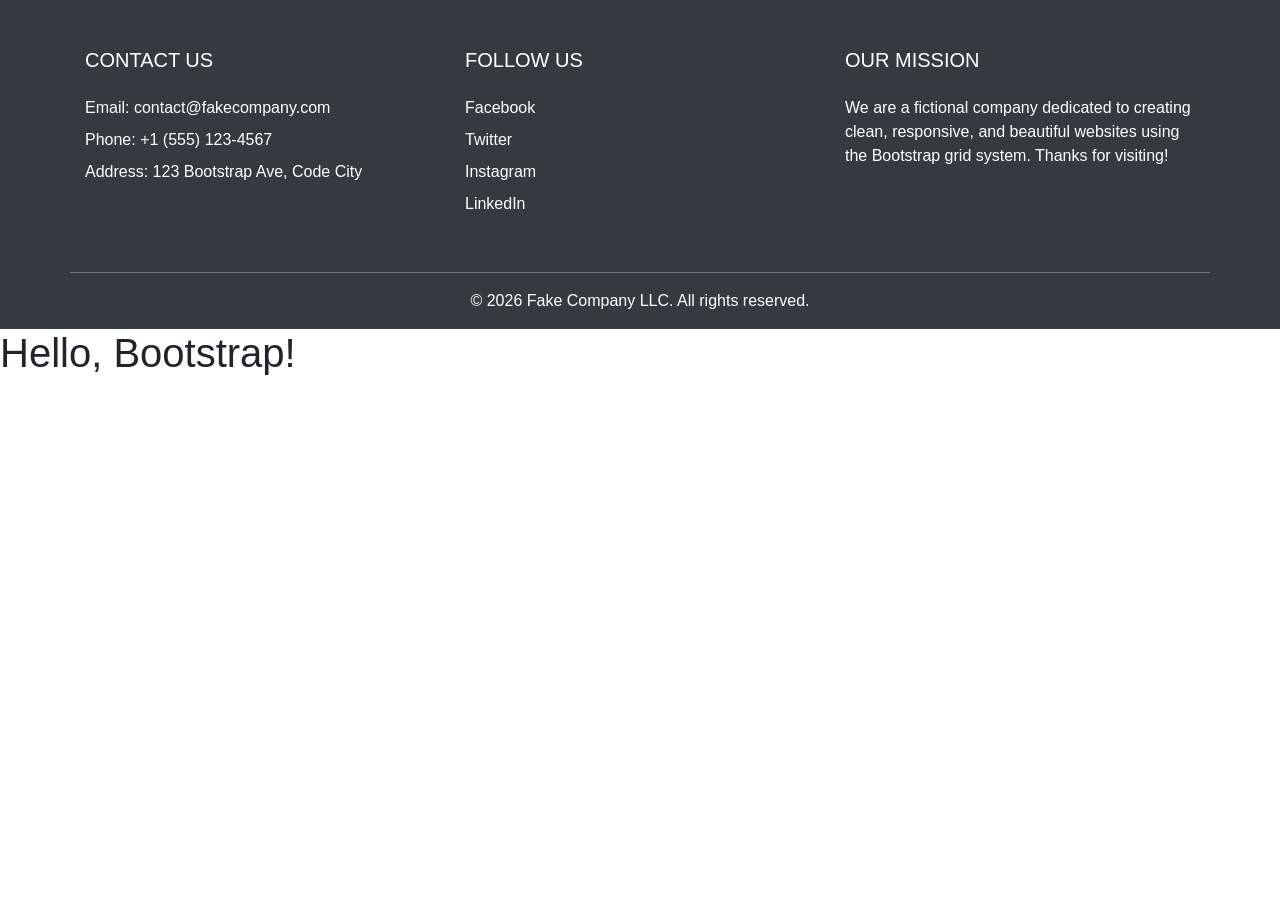
==== Academy Cinemas/index.html @ 150d6651 "Academy Cinemas klasorunun icine dosyalar eklendi" ====
<!doctype html>
<html lang="en">
  <head>
    <!-- Required meta tags for proper rendering and touch zooming -->
    <meta charset="utf-8">
    <meta name="viewport" content="width=device-width, initial-scale=1, shrink-to-fit=no">

    <!-- Bootstrap CSS (Version 4.1.3 - DO NOT change to version 5) -->
    <link rel="stylesheet" href="https://stackpath.bootstrapcdn.com/bootstrap/4.1.3/css/bootstrap.min.css" integrity="sha384-MCw98/SFnGE8fJT3GXwEOngsV7Zt27NXFoaoApmYm81iuXoPkFOJwJ8ERdknLPMO" crossorigin="anonymous">

    <title>My Bootstrap Project</title>
  </head>
  <!-- bg-dark gives a dark background, text-white makes text white, pt-5 and pb-3 add padding top and bottom -->
    <footer class="bg-dark text-white pt-5 pb-3">
        <div class="container">
            <div class="row">
                
                <!-- Column 1: Contact Information (Takes up 4 out of 12 grid spaces on medium/large screens) -->
                <div class="col-md-4 mb-4">
                    <h5 class="text-uppercase mb-4">Contact Us</h5>
                    <ul class="list-unstyled">
                        <li class="mb-2">Email: contact@fakecompany.com</li>
                        <li class="mb-2">Phone: +1 (555) 123-4567</li>
                        <li class="mb-2">Address: 123 Bootstrap Ave, Code City</li>
                    </ul>
                </div>

                <!-- Column 2: Social Media Links -->
                <div class="col-md-4 mb-4">
                    <h5 class="text-uppercase mb-4">Follow Us</h5>
                    <ul class="list-unstyled">
                        <li class="mb-2"><a href="#" class="text-white">Facebook</a></li>
                        <li class="mb-2"><a href="#" class="text-white">Twitter</a></li>
                        <li class="mb-2"><a href="#" class="text-white">Instagram</a></li>
                        <li class="mb-2"><a href="#" class="text-white">LinkedIn</a></li>
                    </ul>
                </div>

                <!-- Column 3: About / Mission Statement -->
                <div class="col-md-4 mb-4">
                    <h5 class="text-uppercase mb-4">Our Mission</h5>
                    <p>We are a fictional company dedicated to creating clean, responsive, and beautiful websites using the Bootstrap grid system. Thanks for visiting!</p>
                </div>

            </div>

            <!-- Copyright Row -->
            <div class="row border-top border-secondary pt-3 mt-3">
                <div class="col-12 text-center">
                    <p class="mb-0">&copy; 2026 Fake Company LLC. All rights reserved.</p>
                </div>
            </div>
        </div>
    </footer>
  <body>
    
    <!-- This is where you will start writing code from the video tutorials -->
    <h1>Hello, Bootstrap!</h1>
    
    


    <!-- Optional JavaScript -->
    <!-- jQuery first, then Popper.js, then Bootstrap JS -->
    <script src="https://code.jquery.com/jquery-3.3.1.slim.min.js" integrity="sha384-q8i/X+965DzO0rT7abK41JStQIAqVgRVzpbzo5smXKp4YfRvH+8abtTE1Pi6jizo" crossorigin="anonymous"></script>
    <script src="https://cdnjs.cloudflare.com/ajax/libs/popper.js/1.14.3/umd/popper.min.js" integrity="sha384-ZMP7rVo3mIykV+2+9J3UJ46jBk0WLaUAdn689aCwoqbBJiSnjAK/l8WvCWPIPm49" crossorigin="anonymous"></script>
    <script src="https://stackpath.bootstrapcdn.com/bootstrap/4.1.3/js/bootstrap.min.js" integrity="sha384-ChfqqxuZUCnJSK3+MXmPNIyE6ZbWh2IMqE241rYiqJxyMiZ6OW/JmZQ5stwEULTy" crossorigin="anonymous"></script>
  </body>
</html>
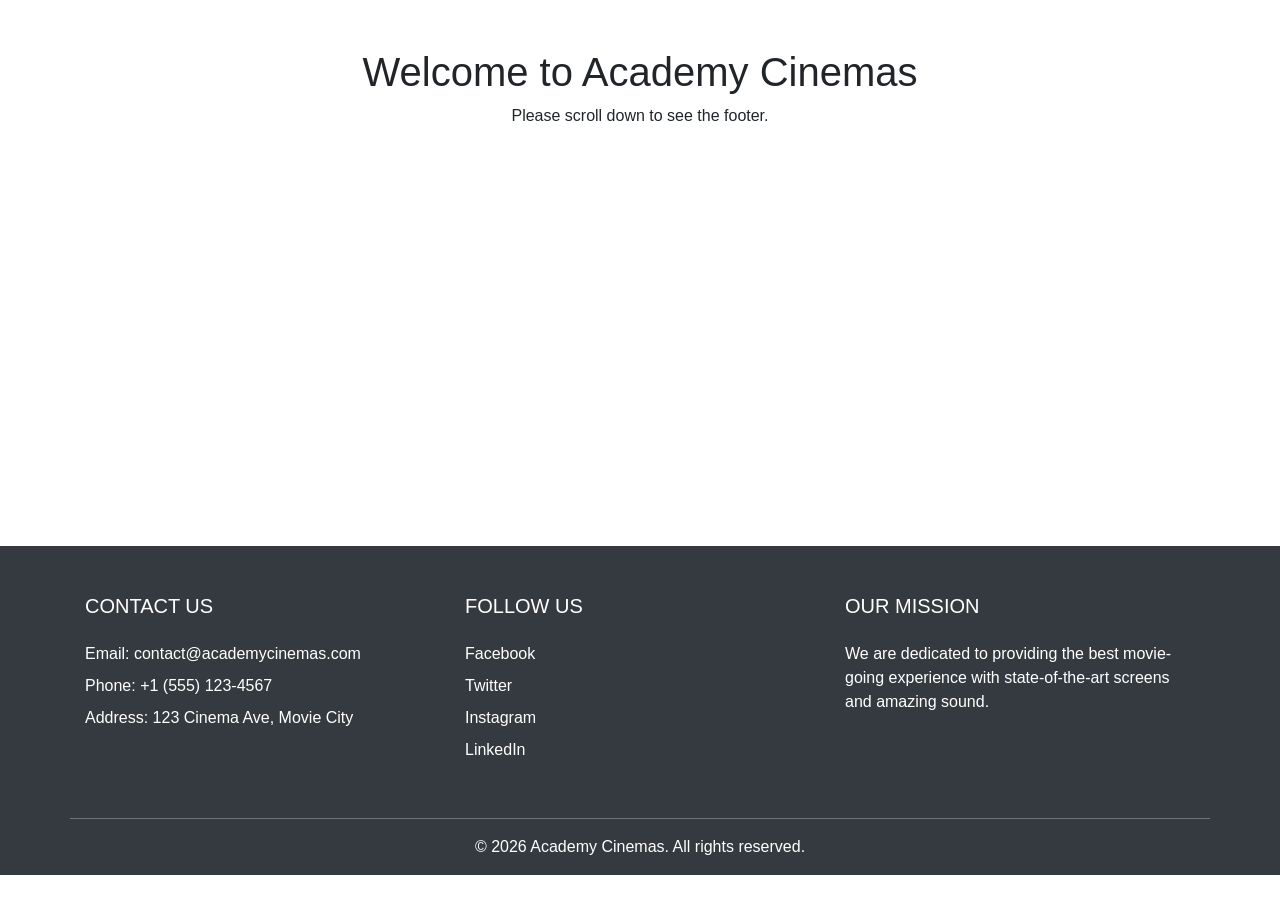
==== commit 5c5fee55: "Fix footer location inside body tag" ====
--- a/Academy Cinemas/index.html
+++ b/Academy Cinemas/index.html
@@ -1,27 +1,37 @@
 <!doctype html>
 <html lang="en">
   <head>
-    <!-- Required meta tags for proper rendering and touch zooming -->
+    <!-- Required meta tags -->
     <meta charset="utf-8">
     <meta name="viewport" content="width=device-width, initial-scale=1, shrink-to-fit=no">
 
-    <!-- Bootstrap CSS (Version 4.1.3 - DO NOT change to version 5) -->
+    <!-- Bootstrap CSS (Version 4.1.3) -->
     <link rel="stylesheet" href="https://stackpath.bootstrapcdn.com/bootstrap/4.1.3/css/bootstrap.min.css" integrity="sha384-MCw98/SFnGE8fJT3GXwEOngsV7Zt27NXFoaoApmYm81iuXoPkFOJwJ8ERdknLPMO" crossorigin="anonymous">
 
-    <title>My Bootstrap Project</title>
+    <title>Academy Cinemas</title>
   </head>
-  <!-- bg-dark gives a dark background, text-white makes text white, pt-5 and pb-3 add padding top and bottom -->
+  <body>
+    
+    <!-- YOUR MAIN WEBSITE CONTENT GOES HERE -->
+    <div class="container mt-5 mb-5" style="min-height: 50vh;">
+        <h1 class="text-center">Welcome to Academy Cinemas</h1>
+        <p class="text-center">Please scroll down to see the footer.</p>
+    </div>
+    <!-- END OF MAIN CONTENT -->
+
+
+    <!-- FOOTER SECTION START (Notice how it is INSIDE the body tag) -->
     <footer class="bg-dark text-white pt-5 pb-3">
         <div class="container">
             <div class="row">
                 
-                <!-- Column 1: Contact Information (Takes up 4 out of 12 grid spaces on medium/large screens) -->
+                <!-- Column 1: Contact Information -->
                 <div class="col-md-4 mb-4">
                     <h5 class="text-uppercase mb-4">Contact Us</h5>
                     <ul class="list-unstyled">
-                        <li class="mb-2">Email: contact@fakecompany.com</li>
+                        <li class="mb-2">Email: contact@academycinemas.com</li>
                         <li class="mb-2">Phone: +1 (555) 123-4567</li>
-                        <li class="mb-2">Address: 123 Bootstrap Ave, Code City</li>
+                        <li class="mb-2">Address: 123 Cinema Ave, Movie City</li>
                     </ul>
                 </div>
 
@@ -39,7 +49,7 @@
                 <!-- Column 3: About / Mission Statement -->
                 <div class="col-md-4 mb-4">
                     <h5 class="text-uppercase mb-4">Our Mission</h5>
-                    <p>We are a fictional company dedicated to creating clean, responsive, and beautiful websites using the Bootstrap grid system. Thanks for visiting!</p>
+                    <p>We are dedicated to providing the best movie-going experience with state-of-the-art screens and amazing sound.</p>
                 </div>
 
             </div>
@@ -47,17 +57,12 @@
             <!-- Copyright Row -->
             <div class="row border-top border-secondary pt-3 mt-3">
                 <div class="col-12 text-center">
-                    <p class="mb-0">&copy; 2026 Fake Company LLC. All rights reserved.</p>
+                    <p class="mb-0">&copy; 2026 Academy Cinemas. All rights reserved.</p>
                 </div>
             </div>
         </div>
     </footer>
-  <body>
-    
-    <!-- This is where you will start writing code from the video tutorials -->
-    <h1>Hello, Bootstrap!</h1>
-    
-    
+    <!-- FOOTER SECTION END -->
 
 
     <!-- Optional JavaScript -->
@@ -65,5 +70,6 @@
     <script src="https://code.jquery.com/jquery-3.3.1.slim.min.js" integrity="sha384-q8i/X+965DzO0rT7abK41JStQIAqVgRVzpbzo5smXKp4YfRvH+8abtTE1Pi6jizo" crossorigin="anonymous"></script>
     <script src="https://cdnjs.cloudflare.com/ajax/libs/popper.js/1.14.3/umd/popper.min.js" integrity="sha384-ZMP7rVo3mIykV+2+9J3UJ46jBk0WLaUAdn689aCwoqbBJiSnjAK/l8WvCWPIPm49" crossorigin="anonymous"></script>
     <script src="https://stackpath.bootstrapcdn.com/bootstrap/4.1.3/js/bootstrap.min.js" integrity="sha384-ChfqqxuZUCnJSK3+MXmPNIyE6ZbWh2IMqE241rYiqJxyMiZ6OW/JmZQ5stwEULTy" crossorigin="anonymous"></script>
-  </body>
+  
+  </body> <!-- BODY ENDS HERE. NOTHING VISIBLE SHOULD BE BELOW THIS -->
 </html>
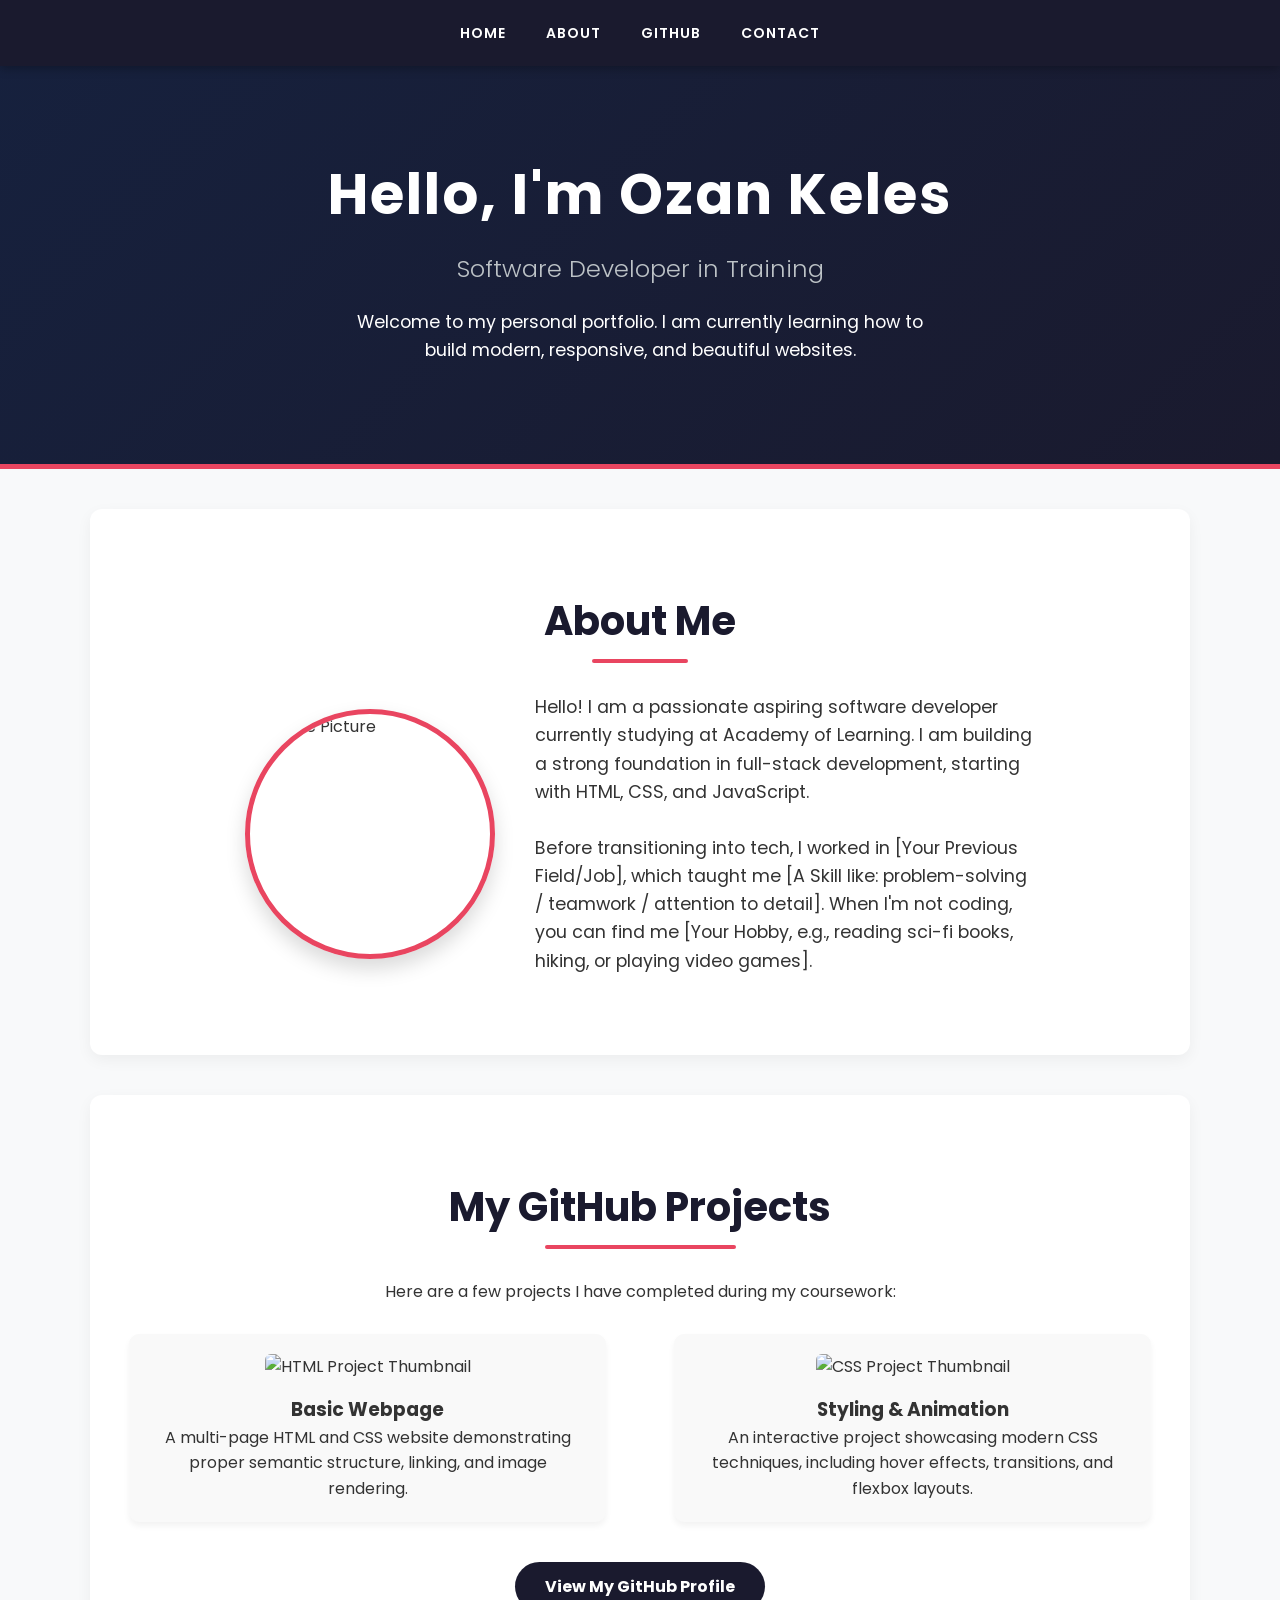
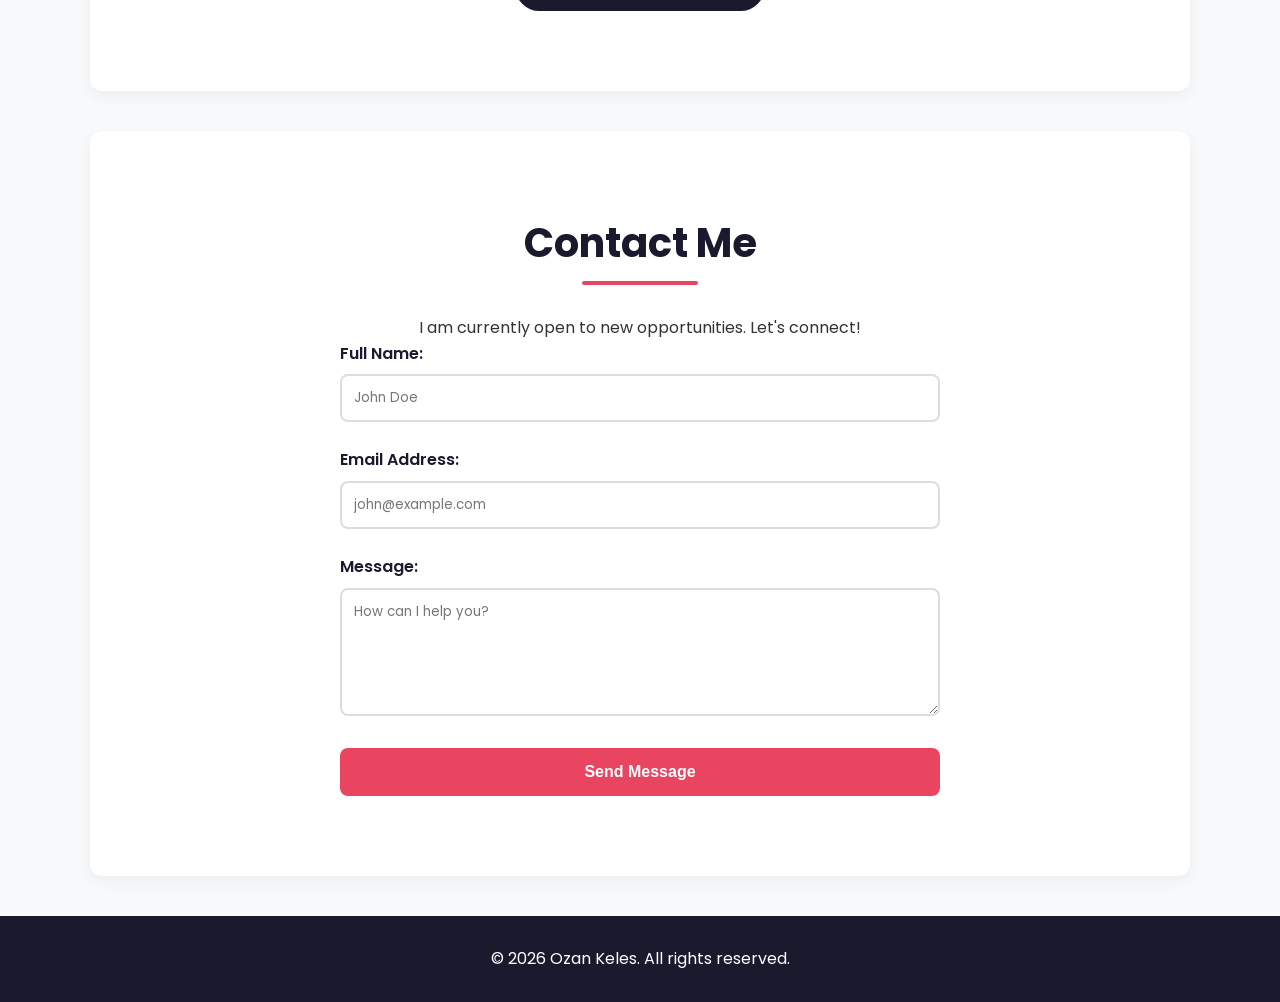
==== commit 8f858155: "Portfolyo web sitesi eklendi" ====
--- a/Academy Cinemas/index.html
+++ b/Academy Cinemas/index.html
@@ -1,75 +1,383 @@
-<!doctype html>
+<!DOCTYPE html>
 <html lang="en">
-  <head>
-    <!-- Required meta tags -->
-    <meta charset="utf-8">
-    <meta name="viewport" content="width=device-width, initial-scale=1, shrink-to-fit=no">
-
-    <!-- Bootstrap CSS (Version 4.1.3) -->
-    <link rel="stylesheet" href="https://stackpath.bootstrapcdn.com/bootstrap/4.1.3/css/bootstrap.min.css" integrity="sha384-MCw98/SFnGE8fJT3GXwEOngsV7Zt27NXFoaoApmYm81iuXoPkFOJwJ8ERdknLPMO" crossorigin="anonymous">
-
-    <title>Academy Cinemas</title>
-  </head>
-  <body>
+<head>
+    <meta charset="UTF-8">
+    <meta name="viewport" content="width=device-width, initial-scale=1.0">
+    <title>My Portfolio</title>
     
-    <!-- YOUR MAIN WEBSITE CONTENT GOES HERE -->
-    <div class="container mt-5 mb-5" style="min-height: 50vh;">
-        <h1 class="text-center">Welcome to Academy Cinemas</h1>
-        <p class="text-center">Please scroll down to see the footer.</p>
-    </div>
-    <!-- END OF MAIN CONTENT -->
-
-
-    <!-- FOOTER SECTION START (Notice how it is INSIDE the body tag) -->
-    <footer class="bg-dark text-white pt-5 pb-3">
-        <div class="container">
-            <div class="row">
+    <!-- Customization: Adding Google Fonts 'Poppins' for a modern look -->
+    <link rel="preconnect" href="https://fonts.googleapis.com">
+    <link rel="preconnect" href="https://fonts.gstatic.com" crossorigin>
+    <link href="https://fonts.googleapis.com/css2?family=Poppins:wght@300;400;600;700&display=swap" rel="stylesheet">
+
+    <style>
+        /* 
+           =============================================
+           CUSTOM CSS STYLING
+           ============================================= 
+        */
+
+        /* General Reset & Basic Setup */
+        * {
+            box-sizing: border-box;
+            margin: 0;
+            padding: 0;
+            scroll-behavior: smooth; /* Customization: Smooth scrolling for nav links */
+        }
+
+        body {
+            font-family: 'Poppins', sans-serif; /* Customization: Using the imported font */
+            line-height: 1.6;
+            color: #333;
+            background-color: #f8f9fa;
+        }
+
+        /* 
+           ---------------------------------------------
+           NAVIGATION BAR
+           --------------------------------------------- 
+        */
+        nav {
+            background-color: #1a1a2e; /* Customization: Dark blue custom color */
+            position: fixed; /* Keeps nav at the top when scrolling */
+            width: 100%;
+            top: 0;
+            z-index: 1000;
+            box-shadow: 0 2px 10px rgba(0,0,0,0.3);
+        }
+
+        nav ul {
+            list-style: none;
+            display: flex;
+            justify-content: center;
+            padding: 20px 0;
+        }
+
+        nav li {
+            margin: 0 20px;
+        }
+
+        nav a {
+            color: #fff;
+            text-decoration: none;
+            font-weight: 600;
+            text-transform: uppercase;
+            font-size: 14px;
+            letter-spacing: 1px;
+            transition: color 0.3s ease, transform 0.3s ease; /* Customization: Transition for hover */
+        }
+
+        /* Customization: Hover effect on navigation links */
+        nav a:hover {
+            color: #e94560; /* Custom highlight color */
+            transform: translateY(-2px);
+            display: inline-block;
+        }
+
+        /* 
+           ---------------------------------------------
+           HEADER / HOME SECTION
+           --------------------------------------------- 
+        */
+        header {
+            background: linear-gradient(135deg, #16213e 0%, #1a1a2e 100%);
+            color: #fff;
+            text-align: center;
+            padding: 150px 20px 100px 20px;
+            border-bottom: 5px solid #e94560;
+        }
+
+        header h1 {
+            font-size: 3.5rem;
+            margin-bottom: 10px;
+            letter-spacing: 2px;
+        }
+
+        header h2 {
+            font-size: 1.5rem;
+            font-weight: 300;
+            color: #bdc3c7;
+        }
+
+        header p {
+            margin-top: 20px;
+            font-size: 1.1rem;
+            max-width: 600px;
+            margin-left: auto;
+            margin-right: auto;
+        }
+
+        /* 
+           ---------------------------------------------
+           MAIN LAYOUT & SECTIONS
+           --------------------------------------------- 
+        */
+        main {
+            padding-top: 40px;
+        }
+
+        section {
+            padding: 80px 20px;
+            max-width: 1100px;
+            margin: 0 auto 40px auto;
+            text-align: center;
+            background-color: #fff;
+            border-radius: 12px;
+            box-shadow: 0 5px 15px rgba(0,0,0,0.05);
+        }
+
+        section h2 {
+            font-size: 2.5rem;
+            margin-bottom: 40px;
+            color: #1a1a2e;
+            position: relative;
+            display: inline-block;
+        }
+
+        /* Customization: Small underline effect under section titles */
+        section h2::after {
+            content: '';
+            width: 50%;
+            height: 4px;
+            background-color: #e94560;
+            position: absolute;
+            bottom: -10px;
+            left: 25%;
+            border-radius: 2px;
+        }
+
+        /* 
+           ---------------------------------------------
+           ABOUT SECTION
+           --------------------------------------------- 
+        */
+        .about-content {
+            display: flex;
+            align-items: center;
+            justify-content: center;
+            gap: 40px;
+            flex-wrap: wrap; /* Allows wrapping on smaller screens */
+            text-align: left;
+        }
+
+        .profile-pic {
+            border-radius: 50%;
+            border: 5px solid #e94560;
+            box-shadow: 0 10px 20px rgba(0,0,0,0.15);
+            width: 250px;
+            height: 250px;
+            object-fit: cover;
+        }
+
+        .about-text {
+            max-width: 500px;
+            font-size: 1.1rem;
+        }
+
+        /* 
+           ---------------------------------------------
+           PROJECTS (GITHUB) SECTION
+           --------------------------------------------- 
+        */
+        .project-grid {
+            display: flex;
+            justify-content: space-around;
+            flex-wrap: wrap;
+            gap: 30px;
+            margin-top: 30px;
+        }
+
+        .project-card {
+            background-color: #f9f9f9;
+            padding: 20px;
+            border-radius: 10px;
+            width: 45%; 
+            min-width: 300px;
+            box-shadow: 0 4px 6px rgba(0,0,0,0.05);
+            transition: transform 0.4s ease, box-shadow 0.4s ease; /* Customization: Smooth hover transition */
+        }
+
+        /* Customization: Interactive Hover Effect on Project Cards */
+        .project-card:hover {
+            transform: translateY(-10px); 
+            box-shadow: 0 15px 30px rgba(0,0,0,0.15);
+            background-color: #fff;
+        }
+
+        .project-card img {
+            width: 100%;
+            height: 200px;
+            object-fit: cover;
+            border-radius: 6px;
+            margin-bottom: 15px;
+        }
+
+        .github-btn {
+            display: inline-block;
+            margin-top: 40px;
+            background-color: #1a1a2e;
+            color: #fff;
+            padding: 12px 30px;
+            border-radius: 30px;
+            text-decoration: none;
+            font-weight: bold;
+            transition: background-color 0.3s;
+        }
+
+        .github-btn:hover {
+            background-color: #e94560;
+        }
+
+        /* 
+           ---------------------------------------------
+           CONTACT FORM SECTION
+           --------------------------------------------- 
+        */
+        form {
+            max-width: 600px;
+            margin: 0 auto;
+            text-align: left;
+        }
+
+        label {
+            display: block;
+            margin-bottom: 8px;
+            font-weight: 600;
+            color: #1a1a2e;
+        }
+
+        input[type="text"],
+        input[type="email"],
+        textarea {
+            width: 100%;
+            padding: 12px;
+            margin-bottom: 25px;
+            border: 2px solid #ddd;
+            border-radius: 8px;
+            font-family: 'Poppins', sans-serif;
+            transition: border-color 0.3s;
+        }
+
+        input[type="text"]:focus,
+        input[type="email"]:focus,
+        textarea:focus {
+            outline: none;
+            border-color: #e94560; /* Highlight border on focus */
+        }
+
+        input[type="submit"] {
+            background-color: #e94560;
+            color: white;
+            padding: 15px 20px;
+            border: none;
+            border-radius: 8px;
+            cursor: pointer;
+            font-size: 16px;
+            font-weight: bold;
+            width: 100%;
+            transition: background-color 0.3s, transform 0.2s;
+        }
+
+        input[type="submit"]:hover {
+            background-color: #d13d56;
+            transform: scale(1.02);
+        }
+
+        /* 
+           ---------------------------------------------
+           FOOTER
+           --------------------------------------------- 
+        */
+        footer {
+            background-color: #1a1a2e;
+            color: #fff;
+            text-align: center;
+            padding: 30px 0;
+            margin-top: 40px;
+        }
+    </style>
+</head>
+<body>
+
+    <nav>
+        <ul>
+            <li><a href="#home">Home</a></li>
+            <li><a href="#about">About</a></li>
+            <li><a href="#projects">GitHub</a></li>
+            <li><a href="#contact">Contact</a></li>
+        </ul>
+    </nav>
+
+    <header id="home">
+        <h1>Hello, I'm Ozan Keles</h1>
+        <h2>Software Developer in Training</h2>
+        <p>Welcome to my personal portfolio. I am currently learning how to build modern, responsive, and beautiful websites.</p>
+    </header>
+
+    <main>
+        
+        <section id="about">
+            <h2>About Me</h2>
+            <div class="about-content">
+                <!-- Replace src with your own image link later -->
+                <img src="https://placehold.co/400x400/e94560/ffffff?text=Ozan+Keles" alt="Profile Picture" class="profile-pic">
                 
-                <!-- Column 1: Contact Information -->
-                <div class="col-md-4 mb-4">
-                    <h5 class="text-uppercase mb-4">Contact Us</h5>
-                    <ul class="list-unstyled">
-                        <li class="mb-2">Email: contact@academycinemas.com</li>
-                        <li class="mb-2">Phone: +1 (555) 123-4567</li>
-                        <li class="mb-2">Address: 123 Cinema Ave, Movie City</li>
-                    </ul>
-                </div>
-
-                <!-- Column 2: Social Media Links -->
-                <div class="col-md-4 mb-4">
-                    <h5 class="text-uppercase mb-4">Follow Us</h5>
-                    <ul class="list-unstyled">
-                        <li class="mb-2"><a href="#" class="text-white">Facebook</a></li>
-                        <li class="mb-2"><a href="#" class="text-white">Twitter</a></li>
-                        <li class="mb-2"><a href="#" class="text-white">Instagram</a></li>
-                        <li class="mb-2"><a href="#" class="text-white">LinkedIn</a></li>
-                    </ul>
-                </div>
-
-                <!-- Column 3: About / Mission Statement -->
-                <div class="col-md-4 mb-4">
-                    <h5 class="text-uppercase mb-4">Our Mission</h5>
-                    <p>We are dedicated to providing the best movie-going experience with state-of-the-art screens and amazing sound.</p>
-                </div>
-
-            </div>
-
-            <!-- Copyright Row -->
-            <div class="row border-top border-secondary pt-3 mt-3">
-                <div class="col-12 text-center">
-                    <p class="mb-0">&copy; 2026 Academy Cinemas. All rights reserved.</p>
+                <div class="about-text">
+                    <p>Hello! I am a passionate aspiring software developer currently studying at Academy of Learning. I am building a strong foundation in full-stack development, starting with HTML, CSS, and JavaScript.</p>
+                    <br>
+                    <p>Before transitioning into tech, I worked in [Your Previous Field/Job], which taught me [A Skill like: problem-solving / teamwork / attention to detail]. When I'm not coding, you can find me [Your Hobby, e.g., reading sci-fi books, hiking, or playing video games].</p>
                 </div>
             </div>
-        </div>
+        </section>
+
+        <section id="projects">
+            <h2>My GitHub Projects</h2>
+            <p>Here are a few projects I have completed during my coursework:</p>
+            
+            <div class="project-grid">
+                <!-- Project 1 -->
+                <div class="project-card">
+                    <!-- Placeholder image - you can replace with Pexels/Pixabay images -->
+                    <img src="https://placehold.co/600x400/1a1a2e/ffffff?text=HTML+Project" alt="HTML Project Thumbnail">
+                    <h3>Basic Webpage</h3>
+                    <p>A multi-page HTML and CSS website demonstrating proper semantic structure, linking, and image rendering.</p>
+                </div>
+
+                <!-- Project 2 -->
+                <div class="project-card">
+                    <img src="https://placehold.co/600x400/1a1a2e/ffffff?text=CSS+Effects" alt="CSS Project Thumbnail">
+                    <h3>Styling & Animation</h3>
+                    <p>An interactive project showcasing modern CSS techniques, including hover effects, transitions, and flexbox layouts.</p>
+                </div>
+            </div>
+            
+            <a href="https://github.com/ozankeles39" target="_blank" class="github-btn">View My GitHub Profile</a>
+        </section>
+
+        <section id="contact">
+            <h2>Contact Me</h2>
+            <p>I am currently open to new opportunities. Let's connect!</p>
+            
+            <!-- A basic form structure -->
+            <form action="mailto:reachtoozy@proton.me" method="POST" enctype="text/plain">
+                <label for="name">Full Name:</label>
+                <input type="text" id="name" name="name" placeholder="John Doe" required>
+                
+                <label for="email">Email Address:</label>
+                <input type="email" id="email" name="email" placeholder="john@example.com" required>
+                
+                <label for="message">Message:</label>
+                <textarea id="message" name="message" rows="5" placeholder="How can I help you?" required></textarea>
+                
+                <input type="submit" value="Send Message">
+            </form>
+        </section>
+
+    </main>
+
+    <footer>
+        <p>&copy; 2026 Ozan Keles. All rights reserved.</p>
     </footer>
-    <!-- FOOTER SECTION END -->
-
-
-    <!-- Optional JavaScript -->
-    <!-- jQuery first, then Popper.js, then Bootstrap JS -->
-    <script src="https://code.jquery.com/jquery-3.3.1.slim.min.js" integrity="sha384-q8i/X+965DzO0rT7abK41JStQIAqVgRVzpbzo5smXKp4YfRvH+8abtTE1Pi6jizo" crossorigin="anonymous"></script>
-    <script src="https://cdnjs.cloudflare.com/ajax/libs/popper.js/1.14.3/umd/popper.min.js" integrity="sha384-ZMP7rVo3mIykV+2+9J3UJ46jBk0WLaUAdn689aCwoqbBJiSnjAK/l8WvCWPIPm49" crossorigin="anonymous"></script>
-    <script src="https://stackpath.bootstrapcdn.com/bootstrap/4.1.3/js/bootstrap.min.js" integrity="sha384-ChfqqxuZUCnJSK3+MXmPNIyE6ZbWh2IMqE241rYiqJxyMiZ6OW/JmZQ5stwEULTy" crossorigin="anonymous"></script>
-  
-  </body> <!-- BODY ENDS HERE. NOTHING VISIBLE SHOULD BE BELOW THIS -->
+
+</body>
 </html>
